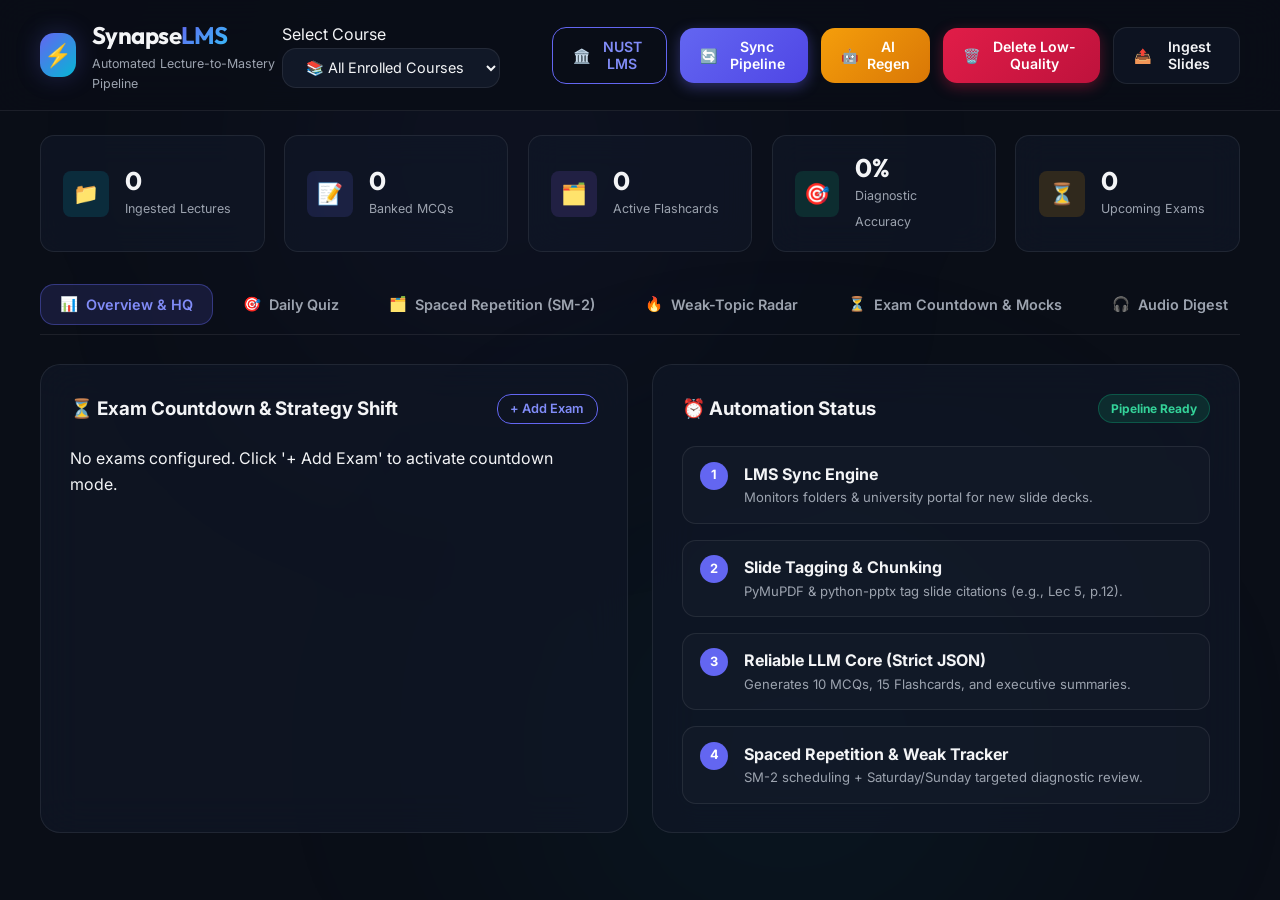
==== web/static/index.html @ 670d3e7a "Initial commit: SynapseLMS automated study platform with Gemini AI and GitHub Actions sync" ====
<!DOCTYPE html>
<html lang="en">
<head>
  <meta charset="UTF-8">
  <meta name="viewport" content="width=device-width, initial-scale=1.0">
  <meta name="description" content="Automated Study System - Synchronizes LMS slides, generates spaced-repetition flashcards, MCQs with slide citations, and targeted weak-topic quizzes.">
  <title>SynapseAI | Automated LMS Study System</title>
  <link rel="preconnect" href="https://fonts.googleapis.com">
  <link rel="preconnect" href="https://fonts.gstatic.com" crossorigin>
  <link href="https://fonts.googleapis.com/css2?family=Inter:wght@300;400;500;600;700&family=Outfit:wght@500;600;700;800&family=JetBrains+Mono:wght@400;600&display=swap" rel="stylesheet">
  <link rel="stylesheet" href="styles.css">
</head>
<body>
  <!-- Ambient Gradient Glows -->
  <div class="ambient-glow glow-top"></div>
  <div class="ambient-glow glow-bottom"></div>

  <!-- Header Section -->
  <header class="app-header">
    <div class="header-left">
      <div class="logo-badge">
        <span class="logo-icon">⚡</span>
      </div>
      <div>
        <h1 class="logo-title">Synapse<span class="gradient-text">LMS</span></h1>
        <p class="logo-subtitle">Automated Lecture-to-Mastery Pipeline</p>
      </div>
    </div>

    <div class="header-center">
      <div class="course-picker-wrap">
        <label for="courseSelector" class="sr-only">Select Course</label>
        <select id="courseSelector" class="custom-select" title="Filter by Course">
          <option value="all">📚 All Enrolled Courses</option>
        </select>
      </div>
    </div>

    <div class="header-right">
      <button id="btnNustModal" class="btn btn-outline" title="Connect your NUST LMS account">
        <span class="btn-icon">🏛️</span> NUST LMS
      </button>
      <button id="btnSyncNow" class="btn btn-primary glow-button" title="Synchronize files from LMS">
        <span class="btn-icon">🔄</span> Sync Pipeline
      </button>
      <button id="btnRegenAI" class="btn btn-accent" title="Delete all MCQs and regenerate using Gemini AI">
        <span class="btn-icon">🤖</span> AI Regen
      </button>
      <button id="btnDeleteLowQuality" class="btn btn-danger" title="Delete all template-generated MCQs and flashcards (keep only AI ones)">
        <span class="btn-icon">🗑️</span> Delete Low-Quality
      </button>
      <button id="btnUploadModal" class="btn btn-secondary" title="Upload new lecture slides">
        <span class="btn-icon">📤</span> Ingest Slides
      </button>
    </div>

  </header>

  <!-- Urgent Announcement & Deadline Ribbon -->
  <div id="deadlineBanner" class="deadline-banner" style="display: none;">
    <div class="banner-content">
      <span class="banner-badge">🚨 DEADLINE ALERT</span>
      <span id="bannerText">Assignment due soon</span>
    </div>
  </div>

  <!-- Primary Metrics Statbar -->
  <section class="stat-bar" aria-label="System Metrics">
    <div class="stat-card">
      <div class="stat-icon-wrap icon-cyan">📁</div>
      <div class="stat-info">
        <span class="stat-value" id="statFiles">0</span>
        <span class="stat-label">Ingested Lectures</span>
      </div>
    </div>
    <div class="stat-card">
      <div class="stat-icon-wrap icon-indigo">📝</div>
      <div class="stat-info">
        <span class="stat-value" id="statMCQs">0</span>
        <span class="stat-label">Banked MCQs</span>
      </div>
    </div>
    <div class="stat-card">
      <div class="stat-icon-wrap icon-purple">🗂️</div>
      <div class="stat-info">
        <span class="stat-value" id="statCards">0</span>
        <span class="stat-label">Active Flashcards</span>
      </div>
    </div>
    <div class="stat-card">
      <div class="stat-icon-wrap icon-emerald">🎯</div>
      <div class="stat-info">
        <span class="stat-value" id="statAccuracy">0%</span>
        <span class="stat-label">Diagnostic Accuracy</span>
      </div>
    </div>
    <div class="stat-card">
      <div class="stat-icon-wrap icon-amber">⏳</div>
      <div class="stat-info">
        <span class="stat-value" id="statExams">0</span>
        <span class="stat-label">Upcoming Exams</span>
      </div>
    </div>
  </section>

  <!-- Main Workspace Layout -->
  <main class="main-container">
    <!-- Navigation Tabs -->
    <nav class="nav-tabs" role="tablist">
      <button class="tab-btn active" data-tab="tab-overview" role="tab" id="tabBtnOverview">
        <span class="tab-icon">📊</span> Overview & HQ
      </button>
      <button class="tab-btn" data-tab="tab-mcq" role="tab" id="tabBtnMCQ">
        <span class="tab-icon">🎯</span> Daily Quiz
      </button>
      <button class="tab-btn" data-tab="tab-flashcards" role="tab" id="tabBtnFlashcards">
        <span class="tab-icon">🗂️</span> Spaced Repetition (SM-2)
      </button>
      <button class="tab-btn" data-tab="tab-weak" role="tab" id="tabBtnWeak">
        <span class="tab-icon">🔥</span> Weak-Topic Radar
      </button>
      <button class="tab-btn" data-tab="tab-exam" role="tab" id="tabBtnExam">
        <span class="tab-icon">⏳</span> Exam Countdown & Mocks
      </button>
      <button class="tab-btn" data-tab="tab-audio" data-tab="tab-audio" role="tab" id="tabBtnAudio">
        <span class="tab-icon">🎧</span> Audio Digest
      </button>
      <button class="tab-btn" data-tab="tab-vault" role="tab" id="tabBtnVault">
        <span class="tab-icon">📚</span> Cheat-Sheets & Vault
      </button>
    </nav>

    <!-- Tab 1: Overview & HQ -->
    <section id="tab-overview" class="tab-content active">
      <div class="grid-2-col">
        <!-- Exam Countdown Spotlight -->
        <div class="glass-panel countdown-spotlight">
          <div class="panel-header">
            <h3>⏳ Exam Countdown & Strategy Shift</h3>
            <button class="btn btn-sm btn-outline" id="btnAddExamModalOpen">+ Add Exam</button>
          </div>
          <div id="overviewExamList" class="exam-cards-list">
            <div class="empty-state">No exams configured. Click '+ Add Exam' to activate countdown mode.</div>
          </div>
        </div>

        <!-- Today's Schedule & Automation Card -->
        <div class="glass-panel">
          <div class="panel-header">
            <h3>⏰ Automation Status</h3>
            <span class="pill pill-success">Pipeline Ready</span>
          </div>
          <div class="pipeline-status-card">
            <div class="pipeline-step">
              <span class="step-num">1</span>
              <div>
                <strong>LMS Sync Engine</strong>
                <p>Monitors folders & university portal for new slide decks.</p>
              </div>
            </div>
            <div class="pipeline-step">
              <span class="step-num">2</span>
              <div>
                <strong>Slide Tagging & Chunking</strong>
                <p>PyMuPDF & python-pptx tag slide citations (e.g., Lec 5, p.12).</p>
              </div>
            </div>
            <div class="pipeline-step">
              <span class="step-num">3</span>
              <div>
                <strong>Reliable LLM Core (Strict JSON)</strong>
                <p>Generates 10 MCQs, 15 Flashcards, and executive summaries.</p>
              </div>
            </div>
            <div class="pipeline-step">
              <span class="step-num">4</span>
              <div>
                <strong>Spaced Repetition & Weak Tracker</strong>
                <p>SM-2 scheduling + Saturday/Sunday targeted diagnostic review.</p>
              </div>
            </div>
          </div>
        </div>
      </div>
    </section>

    <!-- Tab 2: Daily MCQs -->
    <section id="tab-mcq" class="tab-content">
      <div class="panel-header-actions">
        <div>
          <h2>Daily Practice & Instant Check</h2>
          <p class="text-muted">Questions grounded strictly in your lecture slides with verifiable citations.</p>
        </div>
        <div style="display:flex;gap:0.6rem;align-items:center;flex-wrap:wrap;">
          <button id="btnGenerate10MCQs" class="btn btn-primary" title="Generate 10 fresh conceptual MCQs using AI for the current course">
            <span class="btn-icon">⚡</span> Generate 10 AI MCQs
          </button>
          <button id="btnRefreshQuiz" class="btn btn-secondary">🎲 Load Questions</button>
          <button id="btnRevisionMode" class="btn btn-outline" title="Browse all previously generated AI MCQs for revision">
            📚 Practice Old MCQs
          </button>
        </div>
      </div>

      <div id="revisionModeBanner" style="display:none;" class="glass-panel">
        <p style="margin:0;font-size:0.88rem;">🔄 <strong>Revision Mode</strong> — Browsing all <span id="revisionCount">0</span> AI-generated MCQs from your question bank. <button class="btn btn-sm btn-outline" onclick="exitRevisionMode()">← Back to Daily Quiz</button></p>
      </div>

      <div id="quizContainer" class="quiz-container">
        <!-- Injected Quiz Cards -->
      </div>
    </section>

    <!-- Tab 3: Spaced Repetition Flashcards -->
    <section id="tab-flashcards" class="tab-content">
      <div class="flashcard-hq">
        <div class="flashcard-header">
          <div>
            <h2>SuperMemo SM-2 Active Recall</h2>
            <p class="text-muted">Flashcards engineered to resurface right before you forget them.</p>
          </div>
          <div style="display:flex;gap:0.6rem;align-items:center;">
            <div id="flashcardCounter" class="counter-badge">0 cards due</div>
            <button id="btnReviewAllCards" class="btn btn-sm btn-outline" title="Browse all flashcards for a revision session">
              🔁 Review All Cards
            </button>
          </div>
        </div>

        <div id="flashcardModeBanner" style="display:none;margin-bottom:0.8rem;" class="glass-panel">
          <p style="margin:0;font-size:0.88rem;">📖 <strong>Revision Mode</strong> — Showing all <span id="flashcardRevCount">0</span> cards. SM-2 ratings still apply! <button class="btn btn-sm btn-outline" onclick="exitFlashcardRevisionMode()">← Due Cards Only</button></p>
        </div>

        <div class="flashcard-stage">
          <div id="flipCard" class="flip-card">
            <div class="flip-card-inner" id="flipCardInner">
              <div class="flip-card-front">
                <span class="card-topic-tag" id="cardTopicFront">General</span>
                <p class="card-text" id="cardFrontText">No flashcards currently due for review!</p>
                <span class="flip-instruction">👆 Click anywhere to flip</span>
              </div>
              <div class="flip-card-back">
                <span class="card-topic-tag" id="cardTopicBack">Answer</span>
                <p class="card-text" id="cardBackText">Upload or sync a lecture to populate flashcards.</p>
                <span class="flip-instruction">Rate your recall below</span>
              </div>
            </div>
          </div>

          <!-- SM-2 Quality Controls -->
          <div class="sm2-controls" id="sm2Controls" style="display: none;">
            <button class="btn btn-sm2 btn-again" data-quality="1">
              <span>Again (1)</span>
              <small>&lt; 1 day</small>
            </button>
            <button class="btn btn-sm2 btn-hard" data-quality="2">
              <span>Hard (2)</span>
              <small>1-2 days</small>
            </button>
            <button class="btn btn-sm2 btn-good" data-quality="4">
              <span>Good (4)</span>
              <small>3-6 days</small>
            </button>
            <button class="btn btn-sm2 btn-easy" data-quality="5">
              <span>Easy (5)</span>
              <small>&gt; 1 week</small>
            </button>
          </div>
        </div>
      </div>
    </section>

    <!-- Tab 4: Weak-Topic Radar -->
    <section id="tab-weak" class="tab-content">
      <div class="panel-header-actions">
        <div>
          <h2>🎯 Weak-Topic Radar & Error Analytics</h2>
          <p class="text-muted">Tracks every question attempt and flags conceptual vulnerabilities.</p>
        </div>
        <button id="btnStartWeekendQuiz" class="btn btn-primary glow-button">
          🔥 Launch Targeted Diagnostic Quiz (15 Qs)
        </button>
      </div>

      <div class="glass-panel">
        <div id="weakTopicsList" class="weak-topics-list">
          <!-- Injected Weak Topics -->
        </div>
      </div>
    </section>

    <!-- Tab 5: Exam Mode & Mocks -->
    <section id="tab-exam" class="tab-content">
      <div class="panel-header-actions">
        <div>
          <h2>⏳ Exam Countdown & Timed Mock Simulator</h2>
          <p class="text-muted">Past-paper emulation under authentic timed exam conditions.</p>
        </div>
        <button id="btnOpenMockConfig" class="btn btn-accent">⚡ Start Timed Mock Exam</button>
      </div>

      <div class="mock-exam-container" id="mockExamContainer" style="display: none;">
        <div class="mock-header">
          <div class="mock-timer" id="mockTimer">25:00</div>
          <button id="btnSubmitMock" class="btn btn-success">Finish & Grade Exam</button>
        </div>
        <div id="mockQuestionsArea"></div>
      </div>

      <div id="examScheduleGrid" class="exam-grid">
        <!-- Rendered Exam Cards -->
      </div>
    </section>

    <!-- Tab 6: Audio Digest -->
    <section id="tab-audio" class="tab-content">
      <div class="panel-header-actions">
        <div>
          <h2>🎧 Daily 5-Minute Audio Digest</h2>
          <p class="text-muted">Listen to concise audio briefings on your daily commute.</p>
        </div>
      </div>

      <div class="glass-panel audio-player-panel">
        <div id="audioDigestsContainer" class="audio-list">
          <!-- Injected audio items -->
        </div>
      </div>
    </section>

    <!-- Tab 7: Cheat-Sheets & Vault -->
    <section id="tab-vault" class="tab-content">
      <div class="panel-header-actions">
        <div>
          <h2>📚 Knowledge Vault & Export Suite</h2>
          <p class="text-muted">One-page formula sheets and universal backups for Obsidian, Notion & Anki.</p>
        </div>
        <div class="export-actions">
          <a id="btnExportAnki" class="btn btn-secondary" href="/api/export/anki" download>📥 Export Anki TSV</a>
          <a id="btnExportMarkdown" class="btn btn-secondary" href="/api/export/markdown" download>📝 Export Obsidian MD</a>
        </div>
      </div>

      <div class="glass-panel">
        <div class="vault-course-select">
          <label>View Cheat Sheet For:</label>
          <select id="cheatSheetCourseSelect" class="custom-select"></select>
          <button id="btnLoadCheatSheet" class="btn btn-primary btn-sm">Generate / Load Sheet</button>
        </div>

        <div id="cheatSheetContent" class="markdown-preview">
          <div class="empty-state">Select a course above to view its auto-compiled cheat-sheet.</div>
        </div>
      </div>
    </section>
  </main>

  <!-- Explain Like I'm Stuck Modal -->
  <div id="stuckModal" class="modal-backdrop" style="display: none;">
    <div class="modal-card">
      <div class="modal-header">
        <h3>💡 Explain Like I'm Stuck</h3>
        <button class="modal-close" id="btnCloseStuckModal">&times;</button>
      </div>
      <div class="modal-body">
        <div id="stuckLoading" class="loading-spinner">Generating intuitive breakdown & analogy...</div>
        <div id="stuckContent" class="stuck-explanation-text"></div>
      </div>
      <div class="modal-footer">
        <button class="btn btn-primary" id="btnGotItStuck">Got It, Thanks!</button>
      </div>
    </div>
  </div>

  <!-- Add Exam Modal -->
  <div id="addExamModal" class="modal-backdrop" style="display: none;">
    <div class="modal-card">
      <div class="modal-header">
        <h3>📅 Register Upcoming Exam</h3>
        <button class="modal-close" id="btnCloseExamModal">&times;</button>
      </div>
      <form id="addExamForm" class="modal-form">
        <div class="form-group">
          <label for="modalExamCourse">Course Code</label>
          <input type="text" id="modalExamCourse" required placeholder="e.g. CS101, MATH201">
        </div>
        <div class="form-group">
          <label for="modalExamTitle">Exam Title</label>
          <input type="text" id="modalExamTitle" required placeholder="e.g. Midterm Assessment, Final Exam">
        </div>
        <div class="form-group">
          <label for="modalExamDate">Date of Exam</label>
          <input type="date" id="modalExamDate" required>
        </div>
        <div class="form-group">
          <label for="modalExamScore">Target Score (%)</label>
          <input type="number" id="modalExamScore" value="85" min="50" max="100">
        </div>
        <div class="modal-footer">
          <button type="submit" class="btn btn-primary">Save Exam</button>
        </div>
      </form>
    </div>
  </div>

  <!-- Ingest Slides Modal -->
  <div id="uploadModal" class="modal-backdrop" style="display: none;">
    <div class="modal-card">
      <div class="modal-header">
        <h3>📤 Ingest Lecture Slide Deck</h3>
        <button class="modal-close" id="btnCloseUploadModal">&times;</button>
      </div>
      <form id="uploadForm" class="modal-form">
        <div class="form-group">
          <label for="uploadCourse">Course Code</label>
          <input type="text" id="uploadCourse" required placeholder="e.g. CS101">
        </div>
        <div class="form-group">
          <label for="uploadWeek">Week Number</label>
          <input type="number" id="uploadWeek" value="1" min="1" max="20">
        </div>
        <div class="form-group">
          <label for="uploadFile">Lecture File (PDF, PPTX)</label>
          <input type="file" id="uploadFile" required accept=".pdf,.pptx,.ppt,.txt">
        </div>
        <div id="uploadProgress" style="display:none;" class="loading-spinner">Processing slides & generating study material...</div>
        <div class="modal-footer">
          <button type="submit" class="btn btn-primary" id="btnSubmitUpload">Upload & Generate</button>
        </div>
      </form>
    </div>
  </div>

  <!-- NUST LMS Direct Connect Modal -->
  <div id="nustModal" class="modal-backdrop" style="display: none;">
    <div class="modal-card">
      <div class="modal-header">
        <div>
          <h3>🏛️ Connect NUST LMS</h3>
          <p class="text-muted" style="font-size:0.8rem; margin-top:2px;">https://lms.nust.edu.pk</p>
        </div>
        <button class="modal-close" id="btnCloseNustModal">&times;</button>
      </div>
      <form id="nustLoginForm" class="modal-form">
        <div class="form-group">
          <label for="nustUsername">Qalam / LMS Username</label>
          <input type="text" id="nustUsername" required placeholder="e.g. 123456 or your CMS ID">
        </div>
        <div class="form-group">
          <label for="nustPassword">LMS Password</label>
          <input type="password" id="nustPassword" required placeholder="Your Qalam / LMS password">
        </div>
        <div class="pipeline-step" style="margin-bottom: 1.2rem; font-size:0.82rem;">
          <span class="step-num">🔒</span>
          <div>
            <strong>Direct Web Services Auth</strong>
            <p>Authenticates against <code>https://lms.nust.edu.pk/login/token.php</code> to discover courses and download active slide decks automatically.</p>
          </div>
        </div>
        <div id="nustProgress" style="display:none;" class="loading-spinner">Connecting to NUST LMS & syncing course materials...</div>
        <div class="modal-footer">
          <button type="submit" class="btn btn-primary glow-button" id="btnSubmitNust">Connect & Sync Courses</button>
        </div>
      </form>
    </div>
  </div>

  <script src="app.js"></script>
</body>
</html>
---- web/static/styles.css ----
:root {
  --bg-primary: #0a0e17;
  --bg-secondary: #111827;
  --bg-card: rgba(17, 24, 39, 0.7);
  --bg-card-hover: rgba(31, 41, 55, 0.8);
  --border-glass: rgba(255, 255, 255, 0.08);
  --border-focus: rgba(99, 102, 241, 0.5);

  --text-main: #f3f4f6;
  --text-muted: #9ca3af;
  --text-sub: #6b7280;

  --accent-indigo: #6366f1;
  --accent-indigo-glow: rgba(99, 102, 241, 0.35);
  --accent-cyan: #06b6d4;
  --accent-emerald: #10b981;
  --accent-amber: #f59e0b;
  --accent-rose: #f43f5e;
  --accent-purple: #8b5cf6;

  --font-heading: 'Outfit', sans-serif;
  --font-body: 'Inter', sans-serif;
  --font-mono: 'JetBrains Mono', monospace;

  --radius-sm: 8px;
  --radius-md: 14px;
  --radius-lg: 20px;
  --shadow-glow: 0 8px 32px 0 rgba(0, 0, 0, 0.37);
  --shadow-indigo: 0 0 25px rgba(99, 102, 241, 0.25);
}

*, *::before, *::after {
  box-sizing: border-box;
  margin: 0;
  padding: 0;
}

body {
  background-color: var(--bg-primary);
  color: var(--text-main);
  font-family: var(--font-body);
  line-height: 1.6;
  min-height: 100vh;
  overflow-x: hidden;
  position: relative;
}

/* Ambient glow accents */
.ambient-glow {
  position: fixed;
  border-radius: 50%;
  filter: blur(140px);
  pointer-events: none;
  z-index: 0;
}

.glow-top {
  top: -100px;
  left: 20%;
  width: 500px;
  height: 500px;
  background: radial-gradient(circle, rgba(99, 102, 241, 0.15), transparent 70%);
}

.glow-bottom {
  bottom: -150px;
  right: 15%;
  width: 600px;
  height: 600px;
  background: radial-gradient(circle, rgba(6, 182, 212, 0.12), transparent 70%);
}

/* Header */
.app-header {
  position: sticky;
  top: 0;
  z-index: 100;
  display: flex;
  align-items: center;
  justify-content: space-between;
  padding: 1rem 2.5rem;
  background: rgba(10, 14, 23, 0.85);
  backdrop-filter: blur(20px);
  border-bottom: 1px solid var(--border-glass);
}

.header-left {
  display: flex;
  align-items: center;
  gap: 1rem;
}

.logo-badge {
  width: 44px;
  height: 44px;
  border-radius: var(--radius-md);
  background: linear-gradient(135deg, #6366f1, #06b6d4);
  display: flex;
  align-items: center;
  justify-content: center;
  font-size: 1.4rem;
  box-shadow: var(--shadow-indigo);
}

.logo-title {
  font-family: var(--font-heading);
  font-size: 1.5rem;
  font-weight: 700;
  letter-spacing: -0.5px;
}

.gradient-text {
  background: linear-gradient(135deg, #6366f1, #38bdf8);
  -webkit-background-clip: text;
  -webkit-text-fill-color: transparent;
}

.logo-subtitle {
  font-size: 0.78rem;
  color: var(--text-muted);
}

.custom-select {
  background: var(--bg-secondary);
  color: var(--text-main);
  border: 1px solid var(--border-glass);
  padding: 0.6rem 1.2rem;
  border-radius: var(--radius-md);
  font-family: var(--font-body);
  font-size: 0.9rem;
  outline: none;
  cursor: pointer;
  transition: all 0.2s ease;
}

.custom-select:hover, .custom-select:focus {
  border-color: var(--accent-indigo);
}

.header-right {
  display: flex;
  align-items: center;
  gap: 0.8rem;
}

/* Buttons */
.btn {
  display: inline-flex;
  align-items: center;
  gap: 0.5rem;
  padding: 0.65rem 1.25rem;
  border-radius: var(--radius-md);
  font-family: var(--font-body);
  font-size: 0.88rem;
  font-weight: 600;
  cursor: pointer;
  transition: all 0.25s ease;
  border: none;
  text-decoration: none;
}

.btn-primary {
  background: linear-gradient(135deg, #6366f1, #4f46e5);
  color: #fff;
  box-shadow: 0 4px 14px rgba(99, 102, 241, 0.4);
}

.btn-primary:hover {
  transform: translateY(-2px);
  box-shadow: 0 6px 20px rgba(99, 102, 241, 0.6);
}

.btn-secondary {
  background: var(--bg-card);
  color: var(--text-main);
  border: 1px solid var(--border-glass);
}

.btn-secondary:hover {
  background: var(--bg-card-hover);
  border-color: rgba(255, 255, 255, 0.2);
}

.btn-accent {
  background: linear-gradient(135deg, #f59e0b, #d97706);
  color: #fff;
}

.btn-success {
  background: linear-gradient(135deg, #10b981, #059669);
  color: #fff;
}

.btn-outline {
  background: transparent;
  border: 1px solid var(--accent-indigo);
  color: #818cf8;
}

.btn-danger {
  background: linear-gradient(135deg, #e11d48, #be123c);
  color: #fff;
  box-shadow: 0 4px 14px rgba(225, 29, 72, 0.35);
}

.btn-danger:hover {
  transform: translateY(-2px);
  box-shadow: 0 6px 20px rgba(225, 29, 72, 0.55);
}

.btn-sm {
  padding: 0.4rem 0.8rem;
  font-size: 0.8rem;
}

/* Banner */
.deadline-banner {
  background: linear-gradient(90deg, rgba(244, 63, 94, 0.2), rgba(245, 158, 11, 0.2));
  border-bottom: 1px solid rgba(244, 63, 94, 0.3);
  padding: 0.6rem 2.5rem;
}

.banner-content {
  display: flex;
  align-items: center;
  gap: 1rem;
  font-size: 0.85rem;
}

.banner-badge {
  background: var(--accent-rose);
  color: #fff;
  padding: 0.2rem 0.6rem;
  border-radius: 6px;
  font-weight: 700;
  font-size: 0.72rem;
}

/* Stat bar */
.stat-bar {
  display: grid;
  grid-template-columns: repeat(auto-fit, minmax(200px, 1fr));
  gap: 1.2rem;
  padding: 1.5rem 2.5rem 0.5rem;
  position: relative;
  z-index: 10;
}

.stat-card {
  background: var(--bg-card);
  backdrop-filter: blur(16px);
  border: 1px solid var(--border-glass);
  border-radius: var(--radius-md);
  padding: 1.1rem 1.4rem;
  display: flex;
  align-items: center;
  gap: 1rem;
  transition: transform 0.2s, border-color 0.2s;
}

.stat-card:hover {
  transform: translateY(-2px);
  border-color: rgba(255, 255, 255, 0.15);
}

.stat-icon-wrap {
  width: 46px;
  height: 46px;
  border-radius: var(--radius-sm);
  display: flex;
  align-items: center;
  justify-content: center;
  font-size: 1.3rem;
}

.icon-cyan { background: rgba(6, 182, 212, 0.15); color: #06b6d4; }
.icon-indigo { background: rgba(99, 102, 241, 0.15); color: #6366f1; }
.icon-purple { background: rgba(139, 92, 246, 0.15); color: #8b5cf6; }
.icon-emerald { background: rgba(16, 185, 129, 0.15); color: #10b981; }
.icon-amber { background: rgba(245, 158, 11, 0.15); color: #f59e0b; }

.stat-value {
  font-family: var(--font-heading);
  font-size: 1.6rem;
  font-weight: 700;
  line-height: 1.1;
  display: block;
}

.stat-label {
  font-size: 0.78rem;
  color: var(--text-muted);
}

/* Main Container & Tabs */
.main-container {
  padding: 1.5rem 2.5rem 3rem;
  position: relative;
  z-index: 10;
}

.nav-tabs {
  display: flex;
  gap: 0.6rem;
  border-bottom: 1px solid var(--border-glass);
  padding-bottom: 0.6rem;
  margin-bottom: 1.8rem;
  overflow-x: auto;
}

.tab-btn {
  background: transparent;
  border: 1px solid transparent;
  color: var(--text-muted);
  padding: 0.65rem 1.2rem;
  border-radius: var(--radius-md);
  font-family: var(--font-body);
  font-size: 0.9rem;
  font-weight: 600;
  cursor: pointer;
  display: flex;
  align-items: center;
  gap: 0.5rem;
  transition: all 0.2s ease;
  white-space: nowrap;
}

.tab-btn:hover {
  color: var(--text-main);
  background: rgba(255, 255, 255, 0.04);
}

.tab-btn.active {
  background: rgba(99, 102, 241, 0.15);
  border-color: rgba(99, 102, 241, 0.4);
  color: #818cf8;
}

.tab-content {
  display: none;
  animation: fadeIn 0.3s ease;
}

.tab-content.active {
  display: block;
}

@keyframes fadeIn {
  from { opacity: 0; transform: translateY(6px); }
  to { opacity: 1; transform: translateY(0); }
}

/* Glass Panels & Grids */
.grid-2-col {
  display: grid;
  grid-template-columns: 1fr 1fr;
  gap: 1.5rem;
}

.glass-panel {
  background: var(--bg-card);
  backdrop-filter: blur(20px);
  border: 1px solid var(--border-glass);
  border-radius: var(--radius-lg);
  padding: 1.8rem;
}

.panel-header {
  display: flex;
  align-items: center;
  justify-content: space-between;
  margin-bottom: 1.4rem;
}

.panel-header-actions {
  display: flex;
  align-items: center;
  justify-content: space-between;
  margin-bottom: 1.5rem;
}

.text-muted {
  color: var(--text-muted);
  font-size: 0.88rem;
}

.pill {
  padding: 0.25rem 0.75rem;
  border-radius: 20px;
  font-size: 0.75rem;
  font-weight: 700;
}

.pill-success {
  background: rgba(16, 185, 129, 0.15);
  color: #34d399;
  border: 1px solid rgba(16, 185, 129, 0.3);
}

/* Pipeline steps list */
.pipeline-status-card {
  display: flex;
  flex-direction: column;
  gap: 1rem;
}

.pipeline-step {
  display: flex;
  align-items: flex-start;
  gap: 1rem;
  background: rgba(255, 255, 255, 0.02);
  border: 1px solid var(--border-glass);
  padding: 0.9rem 1.1rem;
  border-radius: var(--radius-md);
}

.step-num {
  background: var(--accent-indigo);
  color: #fff;
  width: 28px;
  height: 28px;
  border-radius: 50%;
  display: flex;
  align-items: center;
  justify-content: center;
  font-weight: 700;
  font-size: 0.8rem;
  flex-shrink: 0;
}

.pipeline-step p {
  font-size: 0.82rem;
  color: var(--text-muted);
}

/* Quiz UI */
.quiz-container {
  display: flex;
  flex-direction: column;
  gap: 1.4rem;
}

.quiz-card {
  background: var(--bg-card);
  backdrop-filter: blur(16px);
  border: 1px solid var(--border-glass);
  border-radius: var(--radius-lg);
  padding: 1.8rem;
  transition: border-color 0.2s;
}

.quiz-meta {
  display: flex;
  align-items: center;
  gap: 0.8rem;
  margin-bottom: 1rem;
  font-size: 0.82rem;
}

.tag-course {
  background: rgba(99, 102, 241, 0.2);
  color: #818cf8;
  padding: 0.25rem 0.65rem;
  border-radius: 6px;
  font-weight: 600;
}

.tag-source {
  background: rgba(6, 182, 212, 0.15);
  color: #22d3ee;
  padding: 0.25rem 0.65rem;
  border-radius: 6px;
  font-family: var(--font-mono);
  font-size: 0.75rem;
}

.quiz-question {
  font-size: 1.15rem;
  font-weight: 600;
  margin-bottom: 1.2rem;
  line-height: 1.45;
}

.quiz-options {
  display: grid;
  grid-template-columns: 1fr 1fr;
  gap: 0.8rem;
  margin-bottom: 1.2rem;
}

.opt-btn {
  background: rgba(255, 255, 255, 0.03);
  border: 1px solid var(--border-glass);
  color: var(--text-main);
  padding: 0.9rem 1.2rem;
  border-radius: var(--radius-md);
  text-align: left;
  font-family: var(--font-body);
  font-size: 0.92rem;
  cursor: pointer;
  transition: all 0.2s ease;
  display: flex;
  align-items: center;
  gap: 0.6rem;
}

.opt-btn:hover {
  background: rgba(255, 255, 255, 0.08);
  border-color: rgba(255, 255, 255, 0.2);
}

.opt-btn.correct {
  background: rgba(16, 185, 129, 0.2) !important;
  border-color: #10b981 !important;
  color: #a7f3d0 !important;
}

.opt-btn.wrong {
  background: rgba(244, 63, 94, 0.2) !important;
  border-color: #f43f5e !important;
  color: #fecdd3 !important;
}

.quiz-feedback {
  background: rgba(255, 255, 255, 0.02);
  border-left: 3px solid var(--accent-indigo);
  padding: 1rem 1.2rem;
  border-radius: 0 var(--radius-md) var(--radius-md) 0;
  margin-top: 1rem;
}

/* Flashcards 3D Flip */
.flashcard-hq {
  display: flex;
  flex-direction: column;
  align-items: center;
  gap: 1.5rem;
}

.flashcard-header {
  width: 100%;
  max-width: 650px;
  display: flex;
  align-items: center;
  justify-content: space-between;
}

.counter-badge {
  background: rgba(139, 92, 246, 0.2);
  color: #c4b5fd;
  border: 1px solid rgba(139, 92, 246, 0.4);
  padding: 0.35rem 0.9rem;
  border-radius: 20px;
  font-size: 0.85rem;
  font-weight: 600;
}

.flip-card {
  width: 100%;
  max-width: 650px;
  height: 380px;
  perspective: 1000px;
  cursor: pointer;
}

.flip-card-inner {
  position: relative;
  width: 100%;
  height: 100%;
  text-align: center;
  transition: transform 0.6s cubic-bezier(0.4, 0, 0.2, 1);
  transform-style: preserve-3d;
}

.flip-card.flipped .flip-card-inner {
  transform: rotateY(180deg);
}

.flip-card-front, .flip-card-back {
  position: absolute;
  width: 100%;
  height: 100%;
  backface-visibility: hidden;
  border-radius: var(--radius-lg);
  padding: 2.5rem;
  display: flex;
  flex-direction: column;
  align-items: center;
  justify-content: center;
  border: 1px solid var(--border-glass);
}

.flip-card-front {
  background: linear-gradient(145deg, rgba(30, 41, 59, 0.7), rgba(15, 23, 42, 0.9));
  box-shadow: 0 10px 40px rgba(0, 0, 0, 0.4);
}

.flip-card-back {
  background: linear-gradient(145deg, rgba(31, 41, 55, 0.8), rgba(17, 24, 39, 0.95));
  transform: rotateY(180deg);
  border-color: rgba(99, 102, 241, 0.3);
  box-shadow: 0 10px 40px rgba(99, 102, 241, 0.2);
}

.card-topic-tag {
  position: absolute;
  top: 1.5rem;
  left: 2rem;
  font-size: 0.8rem;
  background: rgba(255, 255, 255, 0.07);
  padding: 0.3rem 0.8rem;
  border-radius: 6px;
  color: var(--accent-cyan);
}

.card-text {
  font-size: 1.35rem;
  font-weight: 500;
  line-height: 1.5;
}

.flip-instruction {
  position: absolute;
  bottom: 1.5rem;
  font-size: 0.78rem;
  color: var(--text-sub);
}

.sm2-controls {
  display: flex;
  gap: 0.8rem;
  margin-top: 1rem;
}

.btn-sm2 {
  padding: 0.8rem 1.3rem;
  border-radius: var(--radius-md);
  border: 1px solid transparent;
  color: #fff;
  cursor: pointer;
  display: flex;
  flex-direction: column;
  align-items: center;
  font-family: var(--font-body);
  font-weight: 600;
  transition: all 0.2s ease;
}

.btn-sm2 small {
  font-size: 0.7rem;
  opacity: 0.8;
}

.btn-again { background: #e11d48; }
.btn-hard { background: #d97706; }
.btn-good { background: #2563eb; }
.btn-easy { background: #059669; }

.btn-sm2:hover {
  transform: translateY(-2px);
  filter: brightness(1.15);
}

/* Weak-Topic Radar */
.weak-topics-list {
  display: flex;
  flex-direction: column;
  gap: 1rem;
}

.weak-topic-item {
  background: rgba(255, 255, 255, 0.02);
  border: 1px solid var(--border-glass);
  border-radius: var(--radius-md);
  padding: 1.2rem 1.5rem;
  display: flex;
  align-items: center;
  justify-content: space-between;
}

.weak-topic-bar-wrap {
  flex: 1;
  margin: 0 2rem;
}

.accuracy-bar-bg {
  background: rgba(255, 255, 255, 0.08);
  height: 8px;
  border-radius: 4px;
  overflow: hidden;
}

.accuracy-bar-fill {
  height: 100%;
  border-radius: 4px;
  transition: width 0.6s ease;
}

/* Exam Cards */
.exam-cards-list, .exam-grid {
  display: flex;
  flex-direction: column;
  gap: 1rem;
}

.exam-card {
  background: rgba(255, 255, 255, 0.03);
  border: 1px solid var(--border-glass);
  border-radius: var(--radius-md);
  padding: 1.2rem;
  display: flex;
  align-items: center;
  justify-content: space-between;
}

.days-badge {
  font-family: var(--font-heading);
  font-size: 1.6rem;
  font-weight: 800;
  color: var(--accent-amber);
}

/* Modals */
.modal-backdrop {
  position: fixed;
  inset: 0;
  background: rgba(0, 0, 0, 0.75);
  backdrop-filter: blur(10px);
  z-index: 1000;
  display: flex;
  align-items: center;
  justify-content: center;
  padding: 1.5rem;
}

.modal-card {
  background: var(--bg-secondary);
  border: 1px solid var(--border-glass);
  border-radius: var(--radius-lg);
  width: 100%;
  max-width: 550px;
  padding: 2rem;
  box-shadow: 0 25px 50px -12px rgba(0, 0, 0, 0.5);
  animation: modalPop 0.25s cubic-bezier(0.16, 1, 0.3, 1);
}

@keyframes modalPop {
  from { transform: scale(0.95); opacity: 0; }
  to { transform: scale(1); opacity: 1; }
}

.modal-header {
  display: flex;
  align-items: center;
  justify-content: space-between;
  margin-bottom: 1.5rem;
}

.modal-close {
  background: transparent;
  border: none;
  color: var(--text-muted);
  font-size: 1.8rem;
  cursor: pointer;
}

.form-group {
  margin-bottom: 1.2rem;
}

.form-group label {
  display: block;
  font-size: 0.85rem;
  margin-bottom: 0.4rem;
  color: var(--text-muted);
}

.form-group input {
  width: 100%;
  background: var(--bg-primary);
  border: 1px solid var(--border-glass);
  padding: 0.75rem 1rem;
  border-radius: var(--radius-sm);
  color: var(--text-main);
  outline: none;
  font-family: var(--font-body);
}

.form-group input:focus {
  border-color: var(--accent-indigo);
}

.modal-footer {
  margin-top: 1.5rem;
  display: flex;
  justify-content: flex-end;
  gap: 0.8rem;
}

.loading-spinner {
  text-align: center;
  color: var(--accent-indigo);
  padding: 1.5rem;
  font-weight: 500;
}

.markdown-preview {
  background: rgba(0, 0, 0, 0.3);
  border-radius: var(--radius-md);
  padding: 1.5rem;
  margin-top: 1.2rem;
  font-size: 0.92rem;
  max-height: 480px;
  overflow-y: auto;
  white-space: pre-wrap;
  font-family: var(--font-mono);
}

/* Audio Player */
.audio-item {
  background: rgba(255, 255, 255, 0.02);
  border: 1px solid var(--border-glass);
  border-radius: var(--radius-md);
  padding: 1.2rem;
  margin-bottom: 1rem;
}

.audio-controls {
  margin-top: 0.8rem;
}

audio {
  width: 100%;
  filter: invert(0.85) hue-rotate(180deg);
}

/* Responsive */
@media (max-width: 900px) {
  .app-header { padding: 1rem 1.2rem; flex-wrap: wrap; gap: 1rem; }
  .grid-2-col { grid-template-columns: 1fr; }
  .quiz-options { grid-template-columns: 1fr; }
  .stat-bar { padding: 1rem; }
  .main-container { padding: 1rem; }
}
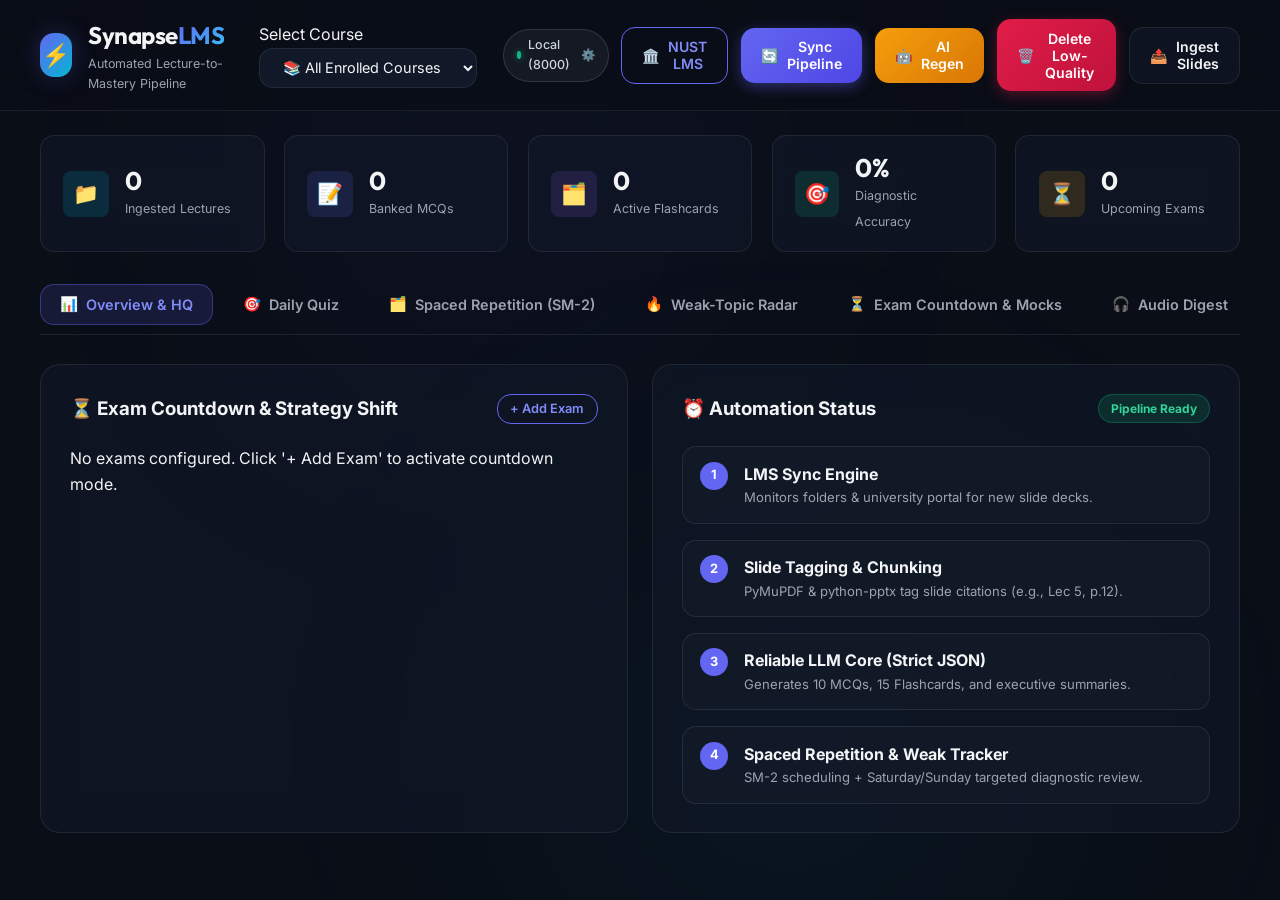
==== commit 0bbce3f5: "Enforce high-yield MCQ quality standards, filter administrative documents, and fix GitHub Pages API " ====
--- a/web/static/index.html
+++ b/web/static/index.html
@@ -37,6 +37,11 @@
     </div>
 
     <div class="header-right">
+      <div id="backendPill" class="backend-pill" onclick="promptBackendUrl()" title="Click to configure backend API URL">
+        <span id="backendStatusDot" class="status-dot online"></span>
+        <span id="backendStatusLabel">Local (8000)</span>
+        <span class="pill-gear">⚙️</span>
+      </div>
       <button id="btnNustModal" class="btn btn-outline" title="Connect your NUST LMS account">
         <span class="btn-icon">🏛️</span> NUST LMS
       </button>
--- a/web/static/styles.css
+++ b/web/static/styles.css
@@ -842,3 +842,48 @@
   .stat-bar { padding: 1rem; }
   .main-container { padding: 1rem; }
 }
+
+/* Backend Connectivity Status */
+.backend-pill {
+  display: inline-flex;
+  align-items: center;
+  gap: 0.45rem;
+  padding: 0.35rem 0.8rem;
+  background: rgba(255, 255, 255, 0.05);
+  border: 1px solid rgba(255, 255, 255, 0.12);
+  border-radius: 9999px;
+  font-size: 0.78rem;
+  font-weight: 500;
+  cursor: pointer;
+  transition: all 0.2s ease;
+  color: #cbd5e1;
+  user-select: none;
+}
+
+.backend-pill:hover {
+  background: rgba(255, 255, 255, 0.1);
+  border-color: rgba(99, 102, 241, 0.5);
+  transform: translateY(-1px);
+}
+
+.status-dot {
+  width: 8px;
+  height: 8px;
+  border-radius: 50%;
+  display: inline-block;
+}
+
+.status-dot.online {
+  background: #10b981;
+  box-shadow: 0 0 6px rgba(16, 185, 129, 0.7);
+}
+
+.status-dot.offline {
+  background: #ef4444;
+  box-shadow: 0 0 6px rgba(239, 68, 68, 0.7);
+}
+
+.pill-gear {
+  font-size: 0.72rem;
+  opacity: 0.75;
+}
